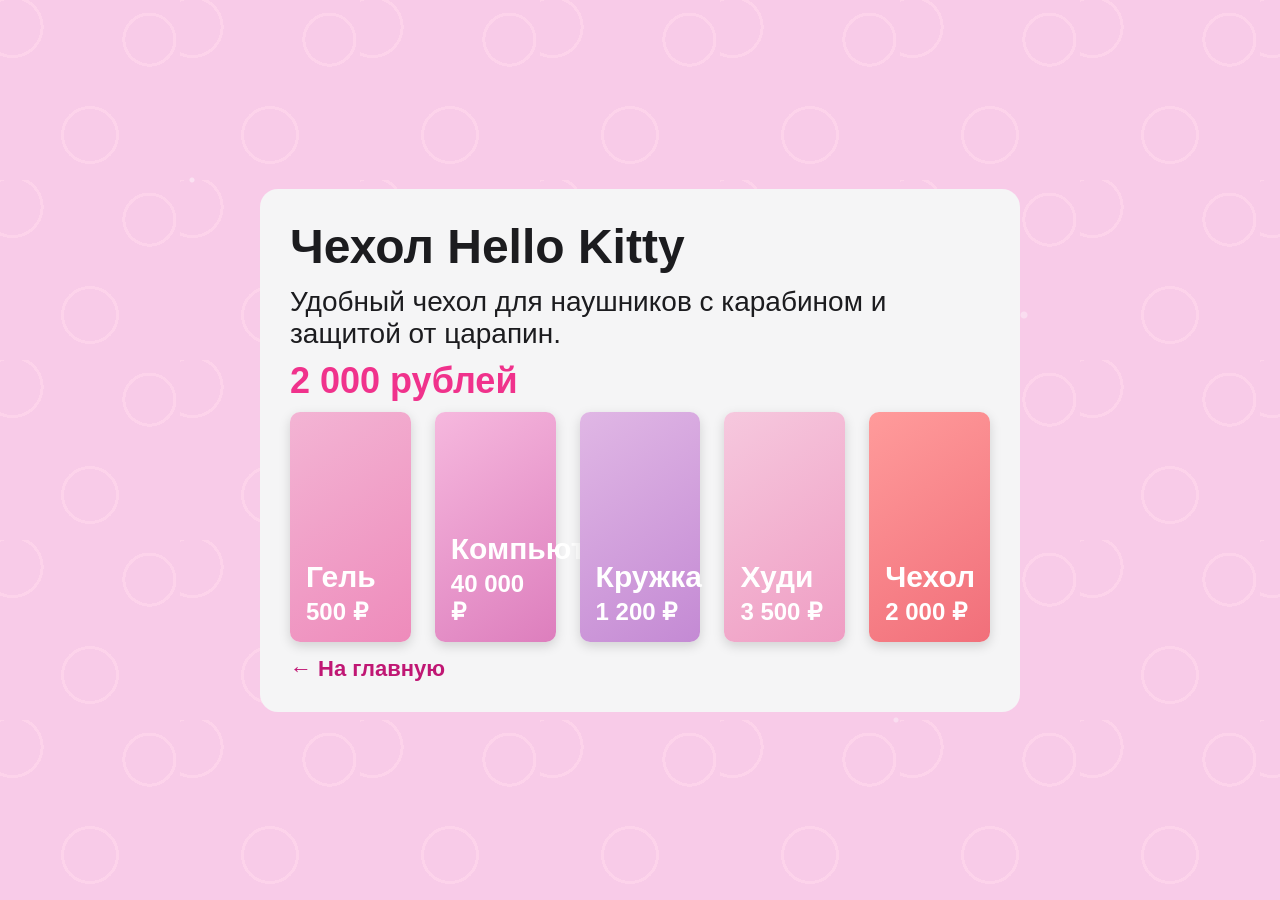
==== product-case.html @ a884a419 "Обновить дизайн и добавить вкладки товаров" ====
<!doctype html>
<html lang="ru">
  <head>
    <meta charset="UTF-8" />
    <meta name="viewport" content="width=device-width, initial-scale=1.0" />
    <title>Чехол — Hello Kitty Store</title>
    <link rel="stylesheet" href="styles.css" />
  </head>
  <body class="product-page">
    <section class="product-card">
      <h2>Чехол Hello Kitty</h2>
      <p>Удобный чехол для наушников с карабином и защитой от царапин.</p>
      <p class="price">2 000 рублей</p>
      <nav class="products" aria-label="Вкладки товаров">
        <a class="product product--gel" href="product-gel.html"><span class="product__name">Гель</span><span class="product__price">500 ₽</span></a>
        <a class="product product--computer" href="product-computer.html"><span class="product__name">Компьютер</span><span class="product__price">40 000 ₽</span></a>
        <a class="product product--cup" href="product-cup.html"><span class="product__name">Кружка</span><span class="product__price">1 200 ₽</span></a>
        <a class="product product--hoodie" href="product-hoodie.html"><span class="product__name">Худи</span><span class="product__price">3 500 ₽</span></a>
        <a class="product product--case" href="product-case.html"><span class="product__name">Чехол</span><span class="product__price">2 000 ₽</span></a>
      </nav>
      <a class="back-link" href="index.html">← На главную</a>
    </section>
  </body>
</html>
---- styles.css ----
:root {
  --bg-soft: #f8cbe8;
  --panel: #f5f5f6;
  --text: #1c1c1f;
  --pink: #ff5fa6;
  --pink-dark: #f0328c;
}

* {
  box-sizing: border-box;
}

body {
  margin: 0;
  font-family: Arial, sans-serif;
  color: var(--text);
  min-height: 100vh;
  background:
    radial-gradient(circle at 15% 20%, rgba(255, 255, 255, 0.42) 0 2px, transparent 3px),
    radial-gradient(circle at 80% 35%, rgba(255, 255, 255, 0.35) 0 3px, transparent 4px),
    radial-gradient(circle at 70% 80%, rgba(255, 255, 255, 0.35) 0 2px, transparent 3px),
    radial-gradient(circle at 30% 65%, rgba(255, 255, 255, 0.25) 0 2px, transparent 3px),
    radial-gradient(circle at 7% 15%, transparent 28px, rgba(255, 214, 236, 0.7) 28px 31px, transparent 31px) 0 0 / 180px 180px,
    radial-gradient(circle at 83% 22%, transparent 24px, rgba(255, 214, 236, 0.7) 24px 27px, transparent 27px) 0 0 / 180px 180px,
    radial-gradient(circle at 50% 75%, transparent 26px, rgba(255, 214, 236, 0.7) 26px 29px, transparent 29px) 0 0 / 180px 180px,
    var(--bg-soft);
}

.page {
  max-width: 1320px;
  margin: 28px auto 38px;
  padding: 0 24px;
}

.card {
  background: var(--panel);
  border-radius: 18px;
}

.hero {
  padding: 28px 36px;
  display: grid;
  grid-template-columns: 1fr 1fr;
  gap: 32px;
}

.hero__brand {
  display: flex;
  align-items: center;
  gap: 20px;
}

.kitty-face {
  font-size: 144px;
  line-height: 1;
}

h1 {
  margin: 0 0 12px;
  font-size: 62px;
  font-weight: 600;
}

.hero p {
  margin: 0;
  font-size: 36px;
  line-height: 1.2;
  max-width: 620px;
}

.hero__banner {
  min-height: 280px;
  border-radius: 16px;
  background:
    radial-gradient(circle at 20% 30%, rgba(255, 0, 102, 0.9) 0 16px, transparent 17px),
    radial-gradient(circle at 40% 70%, rgba(255, 0, 102, 0.8) 0 14px, transparent 15px),
    radial-gradient(circle at 70% 25%, rgba(255, 0, 102, 0.8) 0 17px, transparent 18px),
    radial-gradient(circle at 85% 75%, rgba(255, 0, 102, 0.85) 0 13px, transparent 14px),
    repeating-linear-gradient(90deg, #ffe8f4 0 48px, #fff7fb 48px 95px);
}

.catalog {
  margin-top: 14px;
  padding: 30px 40px 40px;
}

h2 {
  margin: 0;
  font-size: 58px;
  font-weight: 600;
}

.catalog__subtitle {
  margin: 8px 0 28px;
  font-size: 28px;
}

.products {
  display: grid;
  grid-template-columns: repeat(5, minmax(0, 1fr));
  gap: 24px;
}

.product {
  display: flex;
  flex-direction: column;
  justify-content: flex-end;
  gap: 4px;
  min-height: 230px;
  padding: 16px;
  border-radius: 10px;
  text-decoration: none;
  color: #fff;
  transition: transform 0.15s ease, box-shadow 0.15s ease;
  box-shadow: 0 4px 12px rgba(0, 0, 0, 0.15);
}

.product:hover {
  transform: translateY(-4px);
  box-shadow: 0 8px 18px rgba(0, 0, 0, 0.2);
}

.product__name {
  font-size: 30px;
  font-weight: 700;
}

.product__price {
  font-size: 24px;
  font-weight: 600;
}

.product--gel {
  background: linear-gradient(145deg, #f3b4d4, #ee8bbb);
}

.product--computer {
  background: linear-gradient(145deg, #f6b8de, #dd7ebd);
}

.product--cup {
  background: linear-gradient(145deg, #e0b7e5, #c48ad4);
}

.product--hoodie {
  background: linear-gradient(145deg, #f6c8de, #ef9dc3);
}

.product--case {
  background: linear-gradient(145deg, #ff9b9b, #f16f7a);
}

.product-page {
  min-height: 100vh;
  display: grid;
  place-items: center;
  padding: 24px;
}

.product-card {
  width: min(760px, 100%);
  background: var(--panel);
  border-radius: 18px;
  padding: 30px;
}

.product-card h2 {
  margin: 0 0 12px;
  font-size: 48px;
}

.product-card p {
  margin: 0 0 10px;
  font-size: 28px;
}

.product-card .price {
  font-size: 36px;
  font-weight: 700;
  color: var(--pink-dark);
}

.back-link {
  display: inline-block;
  margin-top: 14px;
  text-decoration: none;
  color: #c01774;
  font-size: 22px;
  font-weight: 700;
}

@media (max-width: 1100px) {
  .hero {
    grid-template-columns: 1fr;
  }

  .products {
    grid-template-columns: repeat(2, minmax(0, 1fr));
  }

  h1 {
    font-size: 50px;
  }

  .hero p {
    font-size: 30px;
  }
}
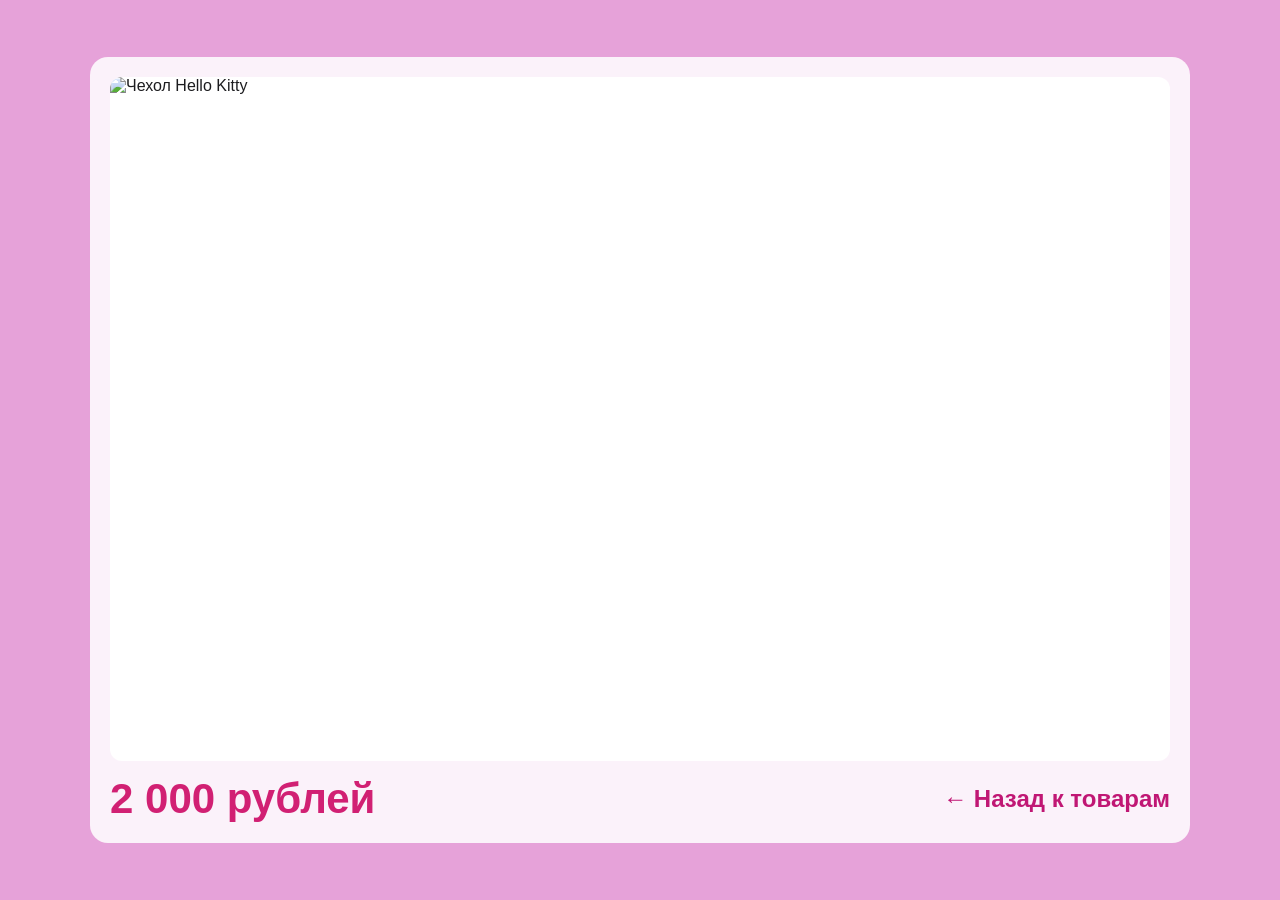
==== commit ac89345e: "Заменить эмодзи на реальные изображения и обновить страницы товаров" ====
--- a/product-case.html
+++ b/product-case.html
@@ -7,18 +7,14 @@
     <link rel="stylesheet" href="styles.css" />
   </head>
   <body class="product-page">
-    <section class="product-card">
-      <h2>Чехол Hello Kitty</h2>
-      <p>Удобный чехол для наушников с карабином и защитой от царапин.</p>
-      <p class="price">2 000 рублей</p>
-      <nav class="products" aria-label="Вкладки товаров">
-        <a class="product product--gel" href="product-gel.html"><span class="product__name">Гель</span><span class="product__price">500 ₽</span></a>
-        <a class="product product--computer" href="product-computer.html"><span class="product__name">Компьютер</span><span class="product__price">40 000 ₽</span></a>
-        <a class="product product--cup" href="product-cup.html"><span class="product__name">Кружка</span><span class="product__price">1 200 ₽</span></a>
-        <a class="product product--hoodie" href="product-hoodie.html"><span class="product__name">Худи</span><span class="product__price">3 500 ₽</span></a>
-        <a class="product product--case" href="product-case.html"><span class="product__name">Чехол</span><span class="product__price">2 000 ₽</span></a>
-      </nav>
-      <a class="back-link" href="index.html">← На главную</a>
-    </section>
+    <main class="product-full">
+      <section class="product-frame">
+        <img src="https://i.imgur.com/O46Ytyv.jpeg" alt="Чехол Hello Kitty" />
+        <div class="product-meta">
+          <p class="price">2 000 рублей</p>
+          <a class="back-link" href="index.html">← Назад к товарам</a>
+        </div>
+      </section>
+    </main>
   </body>
 </html>
--- a/styles.css
+++ b/styles.css
@@ -1,9 +1,7 @@
 :root {
-  --bg-soft: #f8cbe8;
-  --panel: #f5f5f6;
+  --bg-soft: #e6a2d9;
+  --panel: #ececee;
   --text: #1c1c1f;
-  --pink: #ff5fa6;
-  --pink-dark: #f0328c;
 }
 
 * {
@@ -15,33 +13,52 @@
   font-family: Arial, sans-serif;
   color: var(--text);
   min-height: 100vh;
-  background:
-    radial-gradient(circle at 15% 20%, rgba(255, 255, 255, 0.42) 0 2px, transparent 3px),
-    radial-gradient(circle at 80% 35%, rgba(255, 255, 255, 0.35) 0 3px, transparent 4px),
-    radial-gradient(circle at 70% 80%, rgba(255, 255, 255, 0.35) 0 2px, transparent 3px),
-    radial-gradient(circle at 30% 65%, rgba(255, 255, 255, 0.25) 0 2px, transparent 3px),
-    radial-gradient(circle at 7% 15%, transparent 28px, rgba(255, 214, 236, 0.7) 28px 31px, transparent 31px) 0 0 / 180px 180px,
-    radial-gradient(circle at 83% 22%, transparent 24px, rgba(255, 214, 236, 0.7) 24px 27px, transparent 27px) 0 0 / 180px 180px,
-    radial-gradient(circle at 50% 75%, transparent 26px, rgba(255, 214, 236, 0.7) 26px 29px, transparent 29px) 0 0 / 180px 180px,
-    var(--bg-soft);
+  background-color: var(--bg-soft);
+  background-image:
+    url("https://cdn-icons-png.flaticon.com/512/13398/13398479.png"),
+    url("https://cdn-icons-png.flaticon.com/512/13398/13398479.png"),
+    url("https://cdn-icons-png.flaticon.com/512/13398/13398479.png"),
+    url("https://png.klev.club/uploads/posts/2024-05/png-klev-club-hfs6-p-serdtse-grafika-png-18.png"),
+    url("https://png.klev.club/uploads/posts/2024-05/png-klev-club-hfs6-p-serdtse-grafika-png-18.png"),
+    url("https://png.klev.club/uploads/posts/2024-05/png-klev-club-hfs6-p-serdtse-grafika-png-18.png");
+  background-size: 64px, 52px, 78px, 160px, 120px, 180px;
+  background-position: 9% 18%, 72% 14%, 86% 72%, 16% 72%, 58% 84%, 85% 42%;
+  background-repeat: no-repeat;
+}
+
+body::before {
+  content: "";
+  position: fixed;
+  inset: 0;
+  pointer-events: none;
+  opacity: 0.25;
+  background-image:
+    url("https://cdn-icons-png.flaticon.com/512/13398/13398479.png"),
+    url("https://png.klev.club/uploads/posts/2024-05/png-klev-club-hfs6-p-serdtse-grafika-png-18.png");
+  background-size: 84px, 150px;
+  background-position: 36% 28%, 42% 58%;
+  background-repeat: no-repeat;
 }
 
 .page {
   max-width: 1320px;
-  margin: 28px auto 38px;
-  padding: 0 24px;
+  margin: 30px auto 40px;
+  padding: 0 26px;
+  position: relative;
+  z-index: 1;
 }
 
 .card {
   background: var(--panel);
-  border-radius: 18px;
+  border-radius: 16px;
 }
 
 .hero {
-  padding: 28px 36px;
+  padding: 30px 38px;
   display: grid;
   grid-template-columns: 1fr 1fr;
-  gap: 32px;
+  gap: 36px;
+  align-items: center;
 }
 
 .hero__brand {
@@ -51,141 +68,113 @@
 }
 
 .kitty-face {
-  font-size: 144px;
-  line-height: 1;
+  width: 170px;
+  height: 170px;
+  object-fit: contain;
 }
 
 h1 {
-  margin: 0 0 12px;
-  font-size: 62px;
-  font-weight: 600;
+  margin: 0 0 16px;
+  font-size: 58px;
+  font-weight: 500;
 }
 
 .hero p {
   margin: 0;
-  font-size: 36px;
-  line-height: 1.2;
-  max-width: 620px;
+  font-size: 50px;
+  line-height: 1.1;
+  max-width: 650px;
 }
 
 .hero__banner {
-  min-height: 280px;
+  width: 100%;
+  height: 280px;
   border-radius: 16px;
-  background:
-    radial-gradient(circle at 20% 30%, rgba(255, 0, 102, 0.9) 0 16px, transparent 17px),
-    radial-gradient(circle at 40% 70%, rgba(255, 0, 102, 0.8) 0 14px, transparent 15px),
-    radial-gradient(circle at 70% 25%, rgba(255, 0, 102, 0.8) 0 17px, transparent 18px),
-    radial-gradient(circle at 85% 75%, rgba(255, 0, 102, 0.85) 0 13px, transparent 14px),
-    repeating-linear-gradient(90deg, #ffe8f4 0 48px, #fff7fb 48px 95px);
+  object-fit: cover;
 }
 
 .catalog {
   margin-top: 14px;
-  padding: 30px 40px 40px;
+  padding: 32px 50px 44px;
 }
 
 h2 {
-  margin: 0;
-  font-size: 58px;
-  font-weight: 600;
-}
-
-.catalog__subtitle {
-  margin: 8px 0 28px;
-  font-size: 28px;
+  margin: 0 0 24px;
+  font-size: 56px;
+  font-weight: 500;
 }
 
 .products {
   display: grid;
   grid-template-columns: repeat(5, minmax(0, 1fr));
-  gap: 24px;
+  gap: 34px;
 }
 
 .product {
-  display: flex;
-  flex-direction: column;
-  justify-content: flex-end;
-  gap: 4px;
-  min-height: 230px;
-  padding: 16px;
-  border-radius: 10px;
-  text-decoration: none;
-  color: #fff;
-  transition: transform 0.15s ease, box-shadow 0.15s ease;
-  box-shadow: 0 4px 12px rgba(0, 0, 0, 0.15);
+  display: block;
+  border-radius: 4px;
+  overflow: hidden;
+  height: 170px;
 }
 
-.product:hover {
-  transform: translateY(-4px);
-  box-shadow: 0 8px 18px rgba(0, 0, 0, 0.2);
+.product img {
+  width: 100%;
+  height: 100%;
+  object-fit: cover;
+  display: block;
+  transition: transform 0.2s ease;
 }
 
-.product__name {
-  font-size: 30px;
-  font-weight: 700;
-}
-
-.product__price {
-  font-size: 24px;
-  font-weight: 600;
-}
-
-.product--gel {
-  background: linear-gradient(145deg, #f3b4d4, #ee8bbb);
-}
-
-.product--computer {
-  background: linear-gradient(145deg, #f6b8de, #dd7ebd);
-}
-
-.product--cup {
-  background: linear-gradient(145deg, #e0b7e5, #c48ad4);
-}
-
-.product--hoodie {
-  background: linear-gradient(145deg, #f6c8de, #ef9dc3);
-}
-
-.product--case {
-  background: linear-gradient(145deg, #ff9b9b, #f16f7a);
+.product:hover img {
+  transform: scale(1.03);
 }
 
 .product-page {
+  margin: 0;
   min-height: 100vh;
   display: grid;
   place-items: center;
   padding: 24px;
 }
 
-.product-card {
-  width: min(760px, 100%);
-  background: var(--panel);
-  border-radius: 18px;
-  padding: 30px;
+.product-full {
+  width: min(1100px, 100%);
 }
 
-.product-card h2 {
-  margin: 0 0 12px;
-  font-size: 48px;
+.product-frame {
+  background: rgba(255, 255, 255, 0.86);
+  border-radius: 18px;
+  padding: 20px;
 }
 
-.product-card p {
-  margin: 0 0 10px;
-  font-size: 28px;
+.product-full img {
+  width: 100%;
+  height: min(76vh, 760px);
+  object-fit: contain;
+  display: block;
+  background: #fff;
+  border-radius: 12px;
 }
 
-.product-card .price {
-  font-size: 36px;
+.product-meta {
+  margin-top: 14px;
+  display: flex;
+  justify-content: space-between;
+  align-items: center;
+  gap: 12px;
+}
+
+.price {
+  font-size: 42px;
   font-weight: 700;
-  color: var(--pink-dark);
+  color: #d12073;
+  margin: 0;
 }
 
 .back-link {
-  display: inline-block;
-  margin-top: 14px;
   text-decoration: none;
   color: #c01774;
-  font-size: 22px;
+  font-size: 24px;
   font-weight: 700;
 }
 
@@ -199,10 +188,10 @@
   }
 
   h1 {
-    font-size: 50px;
+    font-size: 46px;
   }
 
   .hero p {
-    font-size: 30px;
+    font-size: 34px;
   }
 }
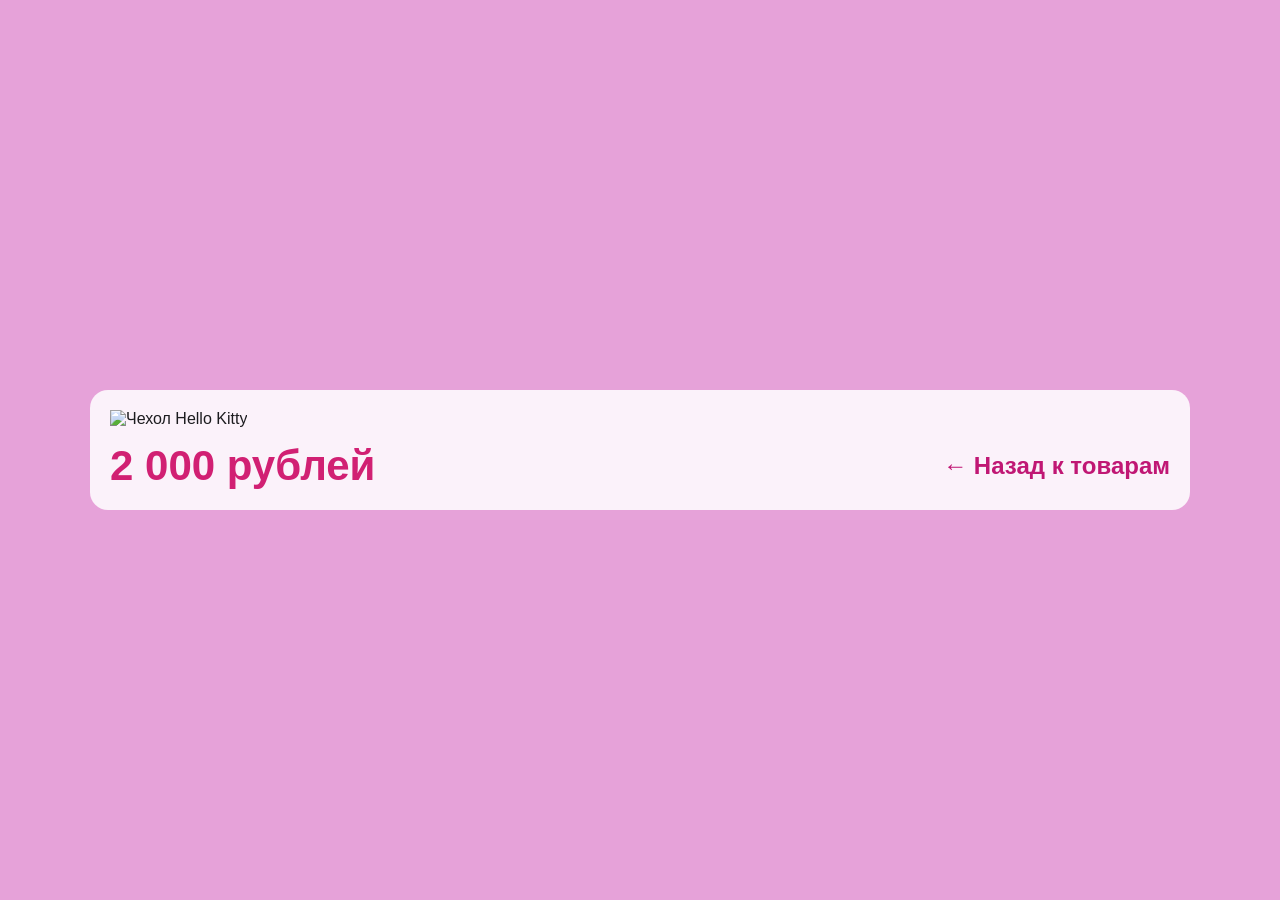
==== commit 197c6610: "Update product-case.html" ====
--- a/product-case.html
+++ b/product-case.html
@@ -9,7 +9,7 @@
   <body class="product-page">
     <main class="product-full">
       <section class="product-frame">
-        <img src="https://i.imgur.com/O46Ytyv.jpeg" alt="Чехол Hello Kitty" />
+        <img src="https://i.sotahata.com.ua/image/cache/data/import_files/6a/6a07657e-1b0e-11e8-971b-5cd998f5d039-max-400.jpeg" alt="Чехол Hello Kitty" />
         <div class="product-meta">
           <p class="price">2 000 рублей</p>
           <a class="back-link" href="index.html">← Назад к товарам</a>
--- a/styles.css
+++ b/styles.css
@@ -149,11 +149,7 @@
 
 .product-full img {
   width: 100%;
-  height: min(76vh, 760px);
-  object-fit: contain;
-  display: block;
-  background: #fff;
-  border-radius: 12px;
+  height: auto;
 }
 
 .product-meta {
